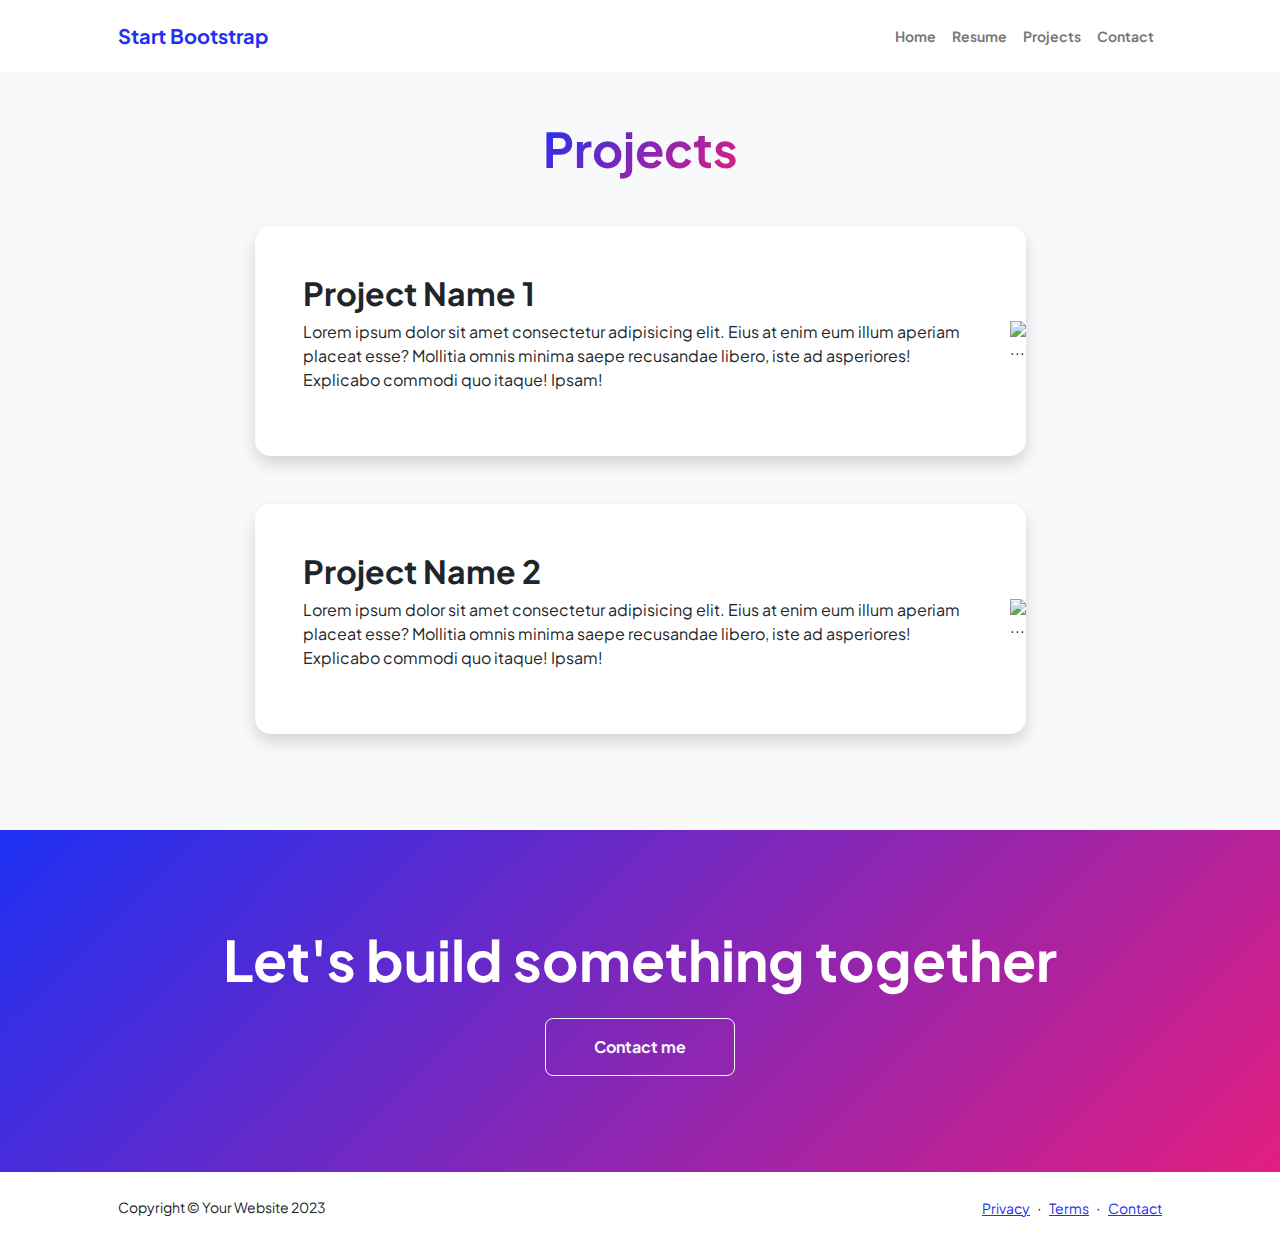
==== projects.html @ 72eb8996 "Premier commit" ====
<!DOCTYPE html>
<html lang="en">
    <head>
        <meta charset="utf-8" />
        <meta name="viewport" content="width=device-width, initial-scale=1, shrink-to-fit=no" />
        <meta name="description" content="" />
        <meta name="author" content="" />
        <title>Modern Business - Start Bootstrap Template</title>
        <!-- Favicon-->
        <link rel="icon" type="image/x-icon" href="assets/favicon.ico" />
        <!-- Custom Google font-->
        <link rel="preconnect" href="https://fonts.googleapis.com" />
        <link rel="preconnect" href="https://fonts.gstatic.com" crossorigin />
        <link href="https://fonts.googleapis.com/css2?family=Plus+Jakarta+Sans:wght@100;200;300;400;500;600;700;800;900&amp;display=swap" rel="stylesheet" />
        <!-- Bootstrap icons-->
        <link href="https://cdn.jsdelivr.net/npm/bootstrap-icons@1.8.1/font/bootstrap-icons.css" rel="stylesheet" />
        <!-- Core theme CSS (includes Bootstrap)-->
        <link href="css/styles.css" rel="stylesheet" />
    </head>
    <body class="d-flex flex-column h-100 bg-light">
        <main class="flex-shrink-0">
            <!-- Navigation-->
            <nav class="navbar navbar-expand-lg navbar-light bg-white py-3">
                <div class="container px-5">
                    <a class="navbar-brand" href="index.html"><span class="fw-bolder text-primary">Start Bootstrap</span></a>
                    <button class="navbar-toggler" type="button" data-bs-toggle="collapse" data-bs-target="#navbarSupportedContent" aria-controls="navbarSupportedContent" aria-expanded="false" aria-label="Toggle navigation"><span class="navbar-toggler-icon"></span></button>
                    <div class="collapse navbar-collapse" id="navbarSupportedContent">
                        <ul class="navbar-nav ms-auto mb-2 mb-lg-0 small fw-bolder">
                            <li class="nav-item"><a class="nav-link" href="index.html">Home</a></li>
                            <li class="nav-item"><a class="nav-link" href="resume.html">Resume</a></li>
                            <li class="nav-item"><a class="nav-link" href="projects.html">Projects</a></li>
                            <li class="nav-item"><a class="nav-link" href="contact.html">Contact</a></li>
                        </ul>
                    </div>
                </div>
            </nav>
            <!-- Projects Section-->
            <section class="py-5">
                <div class="container px-5 mb-5">
                    <div class="text-center mb-5">
                        <h1 class="display-5 fw-bolder mb-0"><span class="text-gradient d-inline">Projects</span></h1>
                    </div>
                    <div class="row gx-5 justify-content-center">
                        <div class="col-lg-11 col-xl-9 col-xxl-8">
                            <!-- Project Card 1-->
                            <div class="card overflow-hidden shadow rounded-4 border-0 mb-5">
                                <div class="card-body p-0">
                                    <div class="d-flex align-items-center">
                                        <div class="p-5">
                                            <h2 class="fw-bolder">Project Name 1</h2>
                                            <p>Lorem ipsum dolor sit amet consectetur adipisicing elit. Eius at enim eum illum aperiam placeat esse? Mollitia omnis minima saepe recusandae libero, iste ad asperiores! Explicabo commodi quo itaque! Ipsam!</p>
                                        </div>
                                        <img class="img-fluid" src="https://dummyimage.com/300x400/343a40/6c757d" alt="..." />
                                    </div>
                                </div>
                            </div>
                            <!-- Project Card 2-->
                            <div class="card overflow-hidden shadow rounded-4 border-0">
                                <div class="card-body p-0">
                                    <div class="d-flex align-items-center">
                                        <div class="p-5">
                                            <h2 class="fw-bolder">Project Name 2</h2>
                                            <p>Lorem ipsum dolor sit amet consectetur adipisicing elit. Eius at enim eum illum aperiam placeat esse? Mollitia omnis minima saepe recusandae libero, iste ad asperiores! Explicabo commodi quo itaque! Ipsam!</p>
                                        </div>
                                        <img class="img-fluid" src="https://dummyimage.com/300x400/343a40/6c757d" alt="..." />
                                    </div>
                                </div>
                            </div>
                        </div>
                    </div>
                </div>
            </section>
            <!-- Call to action section-->
            <section class="py-5 bg-gradient-primary-to-secondary text-white">
                <div class="container px-5 my-5">
                    <div class="text-center">
                        <h2 class="display-4 fw-bolder mb-4">Let's build something together</h2>
                        <a class="btn btn-outline-light btn-lg px-5 py-3 fs-6 fw-bolder" href="contact.html">Contact me</a>
                    </div>
                </div>
            </section>
        </main>
        <!-- Footer-->
        <footer class="bg-white py-4 mt-auto">
            <div class="container px-5">
                <div class="row align-items-center justify-content-between flex-column flex-sm-row">
                    <div class="col-auto"><div class="small m-0">Copyright &copy; Your Website 2023</div></div>
                    <div class="col-auto">
                        <a class="small" href="#!">Privacy</a>
                        <span class="mx-1">&middot;</span>
                        <a class="small" href="#!">Terms</a>
                        <span class="mx-1">&middot;</span>
                        <a class="small" href="#!">Contact</a>
                    </div>
                </div>
            </div>
        </footer>
        <!-- Bootstrap core JS-->
        <script src="https://cdn.jsdelivr.net/npm/bootstrap@5.2.3/dist/js/bootstrap.bundle.min.js"></script>
        <!-- Core theme JS-->
        <script src="js/scripts.js"></script>
    </body>
</html>
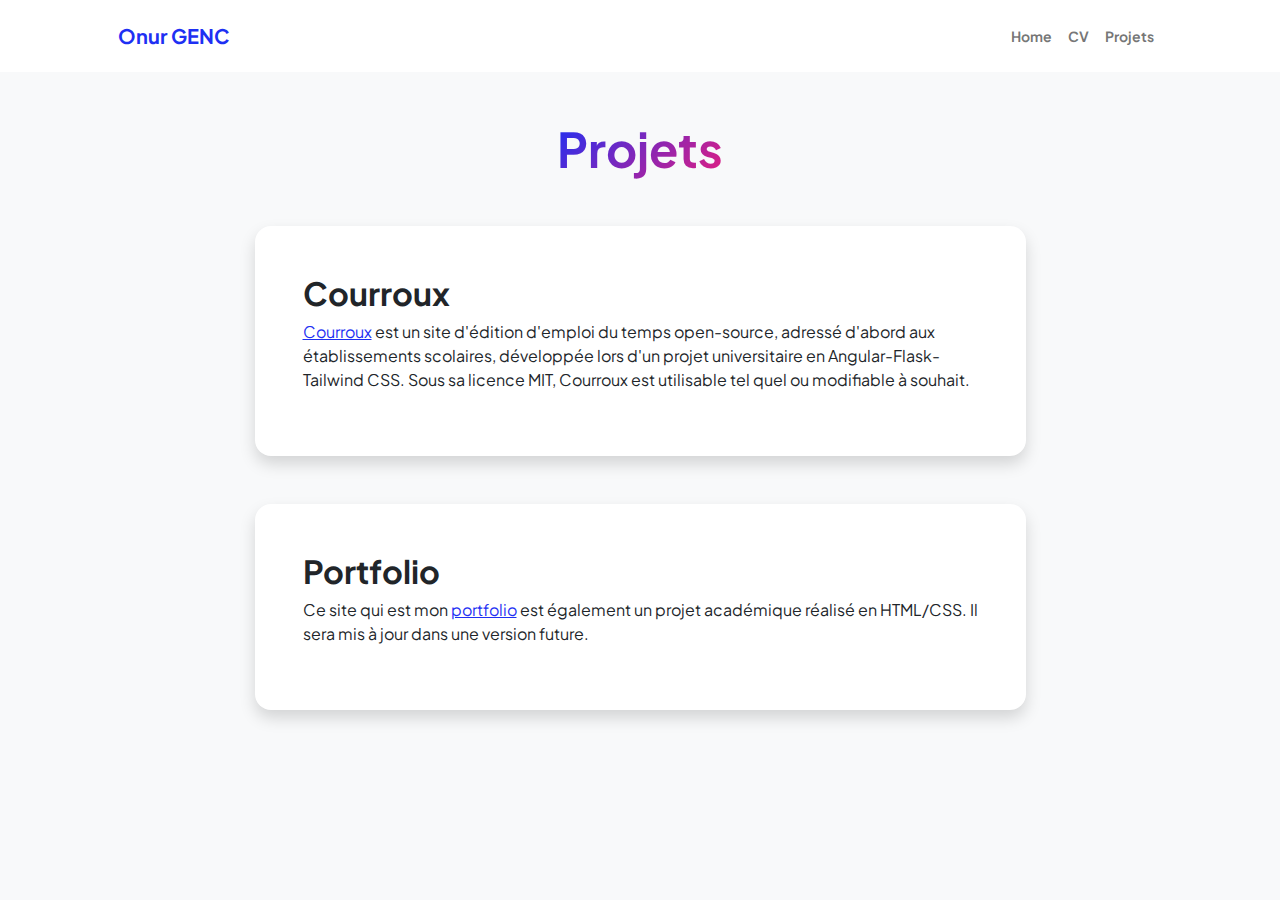
==== commit ebaf8dcc: "Amélioration du placement des textes en cours" ====
--- a/projects.html
+++ b/projects.html
@@ -5,7 +5,7 @@
         <meta name="viewport" content="width=device-width, initial-scale=1, shrink-to-fit=no" />
         <meta name="description" content="" />
         <meta name="author" content="" />
-        <title>Modern Business - Start Bootstrap Template</title>
+        <title>Portfolio - Onur GENC</title>
         <!-- Favicon-->
         <link rel="icon" type="image/x-icon" href="assets/favicon.ico" />
         <!-- Custom Google font-->
@@ -22,14 +22,13 @@
             <!-- Navigation-->
             <nav class="navbar navbar-expand-lg navbar-light bg-white py-3">
                 <div class="container px-5">
-                    <a class="navbar-brand" href="index.html"><span class="fw-bolder text-primary">Start Bootstrap</span></a>
+                    <a class="navbar-brand" href="index.html"><span class="fw-bolder text-primary">Onur GENC</span></a>
                     <button class="navbar-toggler" type="button" data-bs-toggle="collapse" data-bs-target="#navbarSupportedContent" aria-controls="navbarSupportedContent" aria-expanded="false" aria-label="Toggle navigation"><span class="navbar-toggler-icon"></span></button>
                     <div class="collapse navbar-collapse" id="navbarSupportedContent">
                         <ul class="navbar-nav ms-auto mb-2 mb-lg-0 small fw-bolder">
                             <li class="nav-item"><a class="nav-link" href="index.html">Home</a></li>
-                            <li class="nav-item"><a class="nav-link" href="resume.html">Resume</a></li>
-                            <li class="nav-item"><a class="nav-link" href="projects.html">Projects</a></li>
-                            <li class="nav-item"><a class="nav-link" href="contact.html">Contact</a></li>
+                            <li class="nav-item"><a class="nav-link" href="resume.html">CV</a></li>
+                            <li class="nav-item"><a class="nav-link" href="projects.html">Projets</a></li>
                         </ul>
                     </div>
                 </div>
@@ -38,7 +37,7 @@
             <section class="py-5">
                 <div class="container px-5 mb-5">
                     <div class="text-center mb-5">
-                        <h1 class="display-5 fw-bolder mb-0"><span class="text-gradient d-inline">Projects</span></h1>
+                        <h1 class="display-5 fw-bolder mb-0"><span class="text-gradient d-inline">Projets</span></h1>
                     </div>
                     <div class="row gx-5 justify-content-center">
                         <div class="col-lg-11 col-xl-9 col-xxl-8">
@@ -47,10 +46,9 @@
                                 <div class="card-body p-0">
                                     <div class="d-flex align-items-center">
                                         <div class="p-5">
-                                            <h2 class="fw-bolder">Project Name 1</h2>
-                                            <p>Lorem ipsum dolor sit amet consectetur adipisicing elit. Eius at enim eum illum aperiam placeat esse? Mollitia omnis minima saepe recusandae libero, iste ad asperiores! Explicabo commodi quo itaque! Ipsam!</p>
+                                            <h2 class="fw-bolder">Courroux</h2>
+                                            <p><a href="https://github.com/DUT-Info-Montreuil/SAE_5.A-Courroux">Courroux</a> est un site d'édition d'emploi du temps open-source, adressé d'abord aux établissements scolaires, développée lors d'un projet universitaire en Angular-Flask-Tailwind CSS. Sous sa licence MIT, Courroux est utilisable tel quel ou modifiable à souhait.</p>
                                         </div>
-                                        <img class="img-fluid" src="https://dummyimage.com/300x400/343a40/6c757d" alt="..." />
                                     </div>
                                 </div>
                             </div>
@@ -59,10 +57,10 @@
                                 <div class="card-body p-0">
                                     <div class="d-flex align-items-center">
                                         <div class="p-5">
-                                            <h2 class="fw-bolder">Project Name 2</h2>
-                                            <p>Lorem ipsum dolor sit amet consectetur adipisicing elit. Eius at enim eum illum aperiam placeat esse? Mollitia omnis minima saepe recusandae libero, iste ad asperiores! Explicabo commodi quo itaque! Ipsam!</p>
+                                            <h2 class="fw-bolder">Portfolio</h2>
+                                            <p>Ce site qui est mon <a href="https://github.com/TsukuyomiKun3/TsukuyomiKun3.github.io">portfolio</a> est également un projet académique réalisé en HTML/CSS. Il sera mis à jour dans une version future.</p>
                                         </div>
-                                        <img class="img-fluid" src="https://dummyimage.com/300x400/343a40/6c757d" alt="..." />
+
                                     </div>
                                 </div>
                             </div>
@@ -70,31 +68,6 @@
                     </div>
                 </div>
             </section>
-            <!-- Call to action section-->
-            <section class="py-5 bg-gradient-primary-to-secondary text-white">
-                <div class="container px-5 my-5">
-                    <div class="text-center">
-                        <h2 class="display-4 fw-bolder mb-4">Let's build something together</h2>
-                        <a class="btn btn-outline-light btn-lg px-5 py-3 fs-6 fw-bolder" href="contact.html">Contact me</a>
-                    </div>
-                </div>
-            </section>
-        </main>
-        <!-- Footer-->
-        <footer class="bg-white py-4 mt-auto">
-            <div class="container px-5">
-                <div class="row align-items-center justify-content-between flex-column flex-sm-row">
-                    <div class="col-auto"><div class="small m-0">Copyright &copy; Your Website 2023</div></div>
-                    <div class="col-auto">
-                        <a class="small" href="#!">Privacy</a>
-                        <span class="mx-1">&middot;</span>
-                        <a class="small" href="#!">Terms</a>
-                        <span class="mx-1">&middot;</span>
-                        <a class="small" href="#!">Contact</a>
-                    </div>
-                </div>
-            </div>
-        </footer>
         <!-- Bootstrap core JS-->
         <script src="https://cdn.jsdelivr.net/npm/bootstrap@5.2.3/dist/js/bootstrap.bundle.min.js"></script>
         <!-- Core theme JS-->
